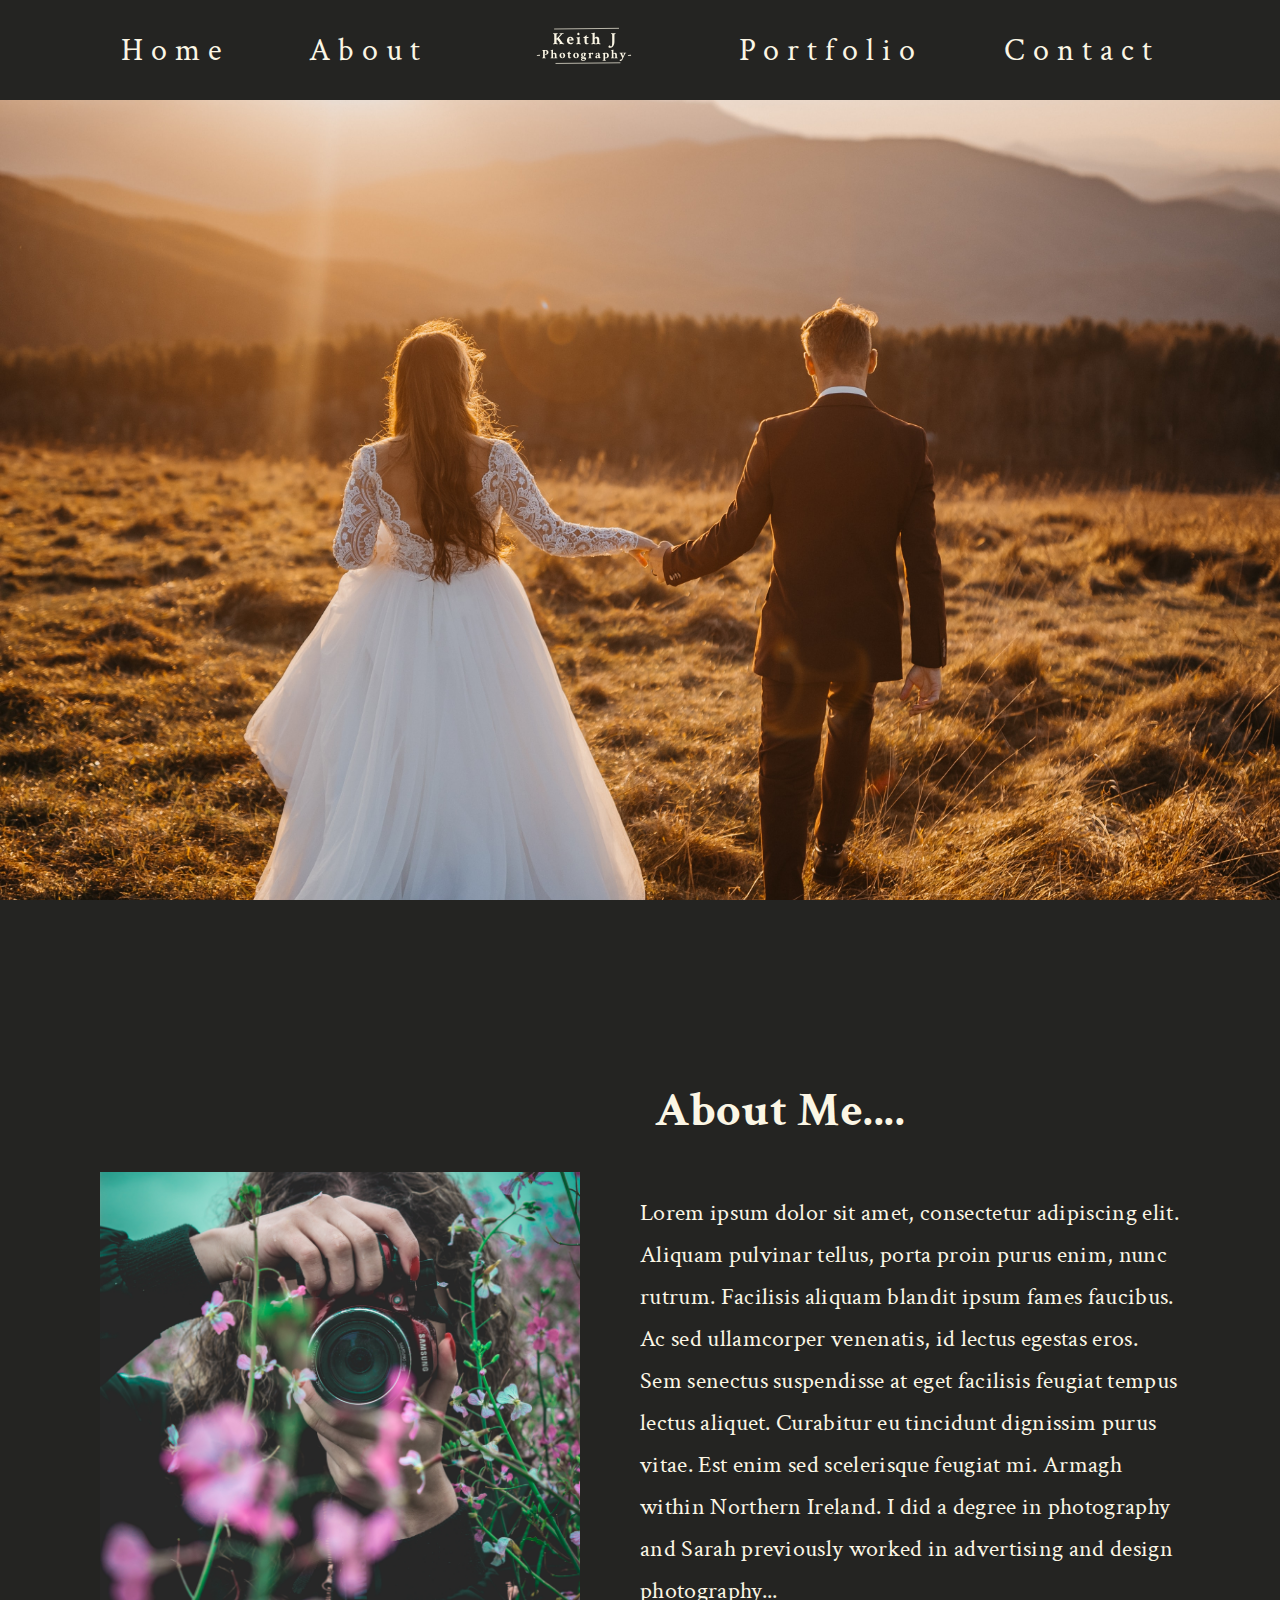
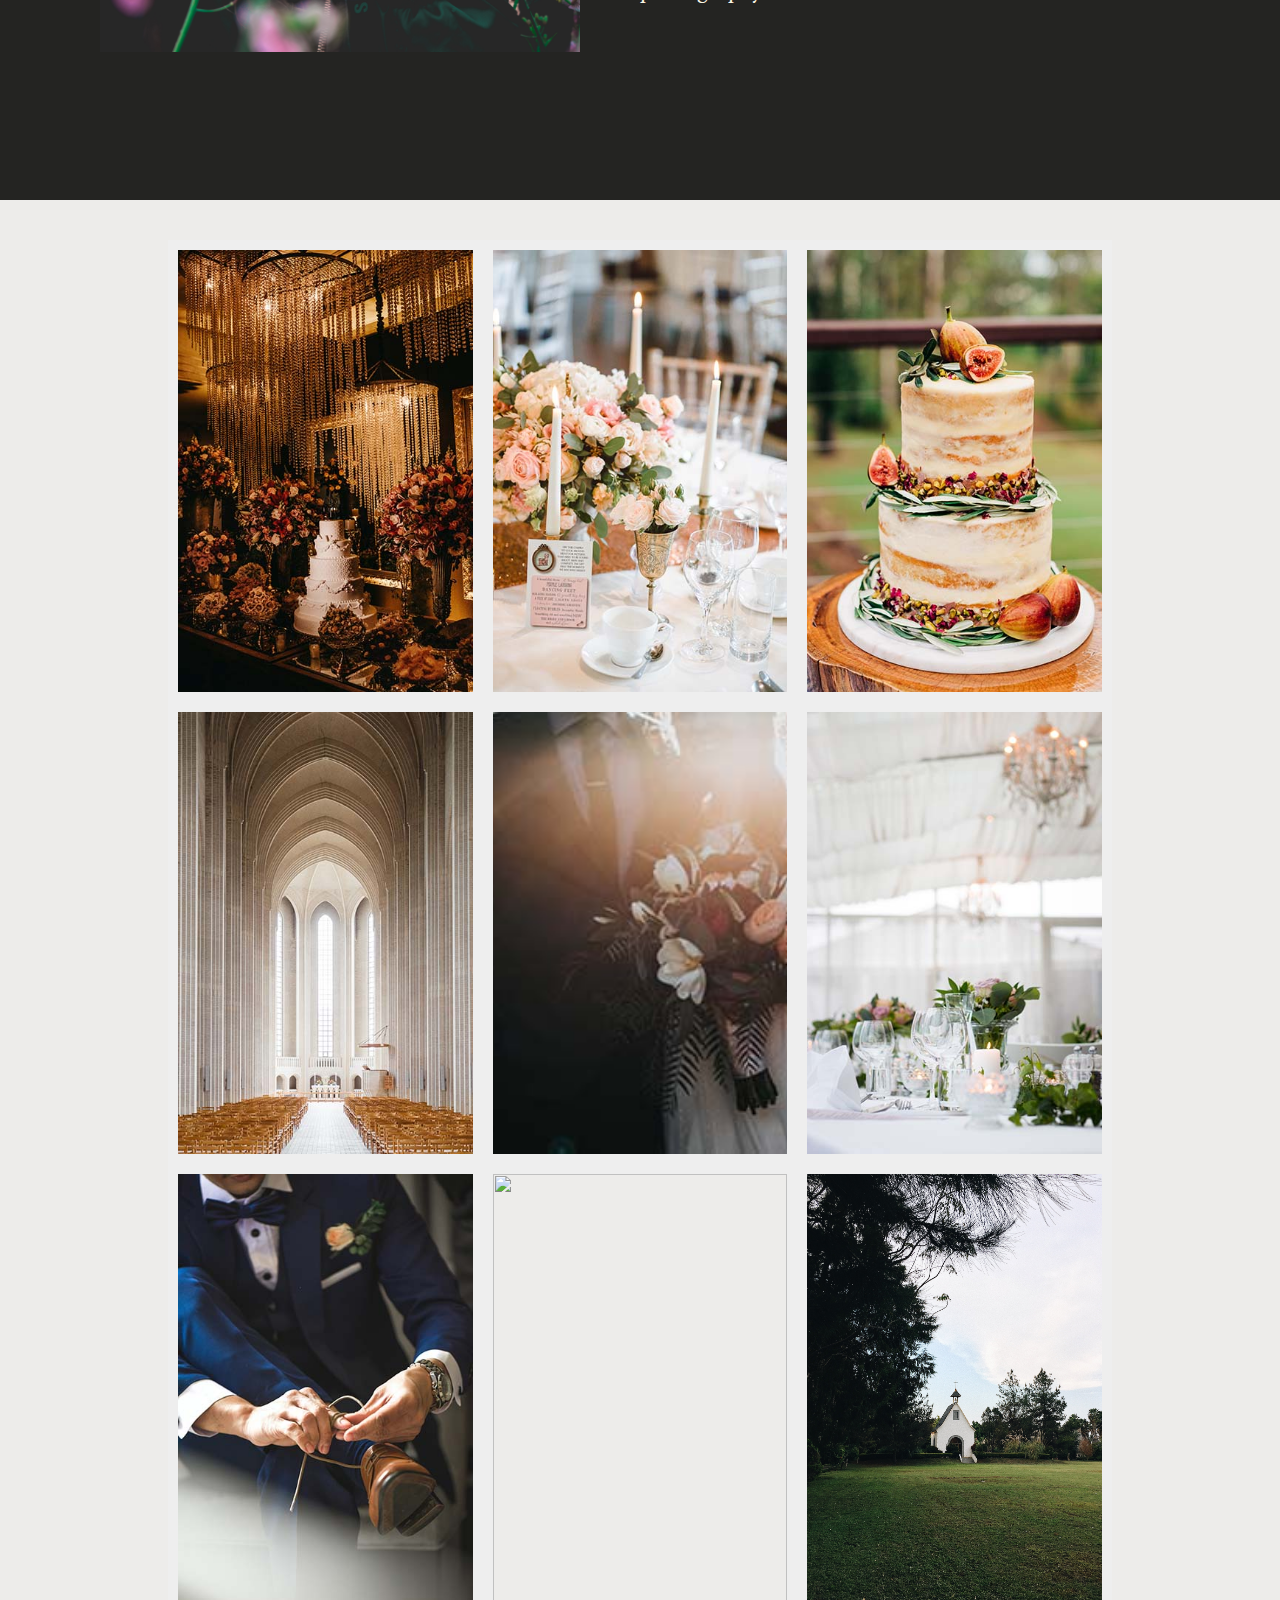
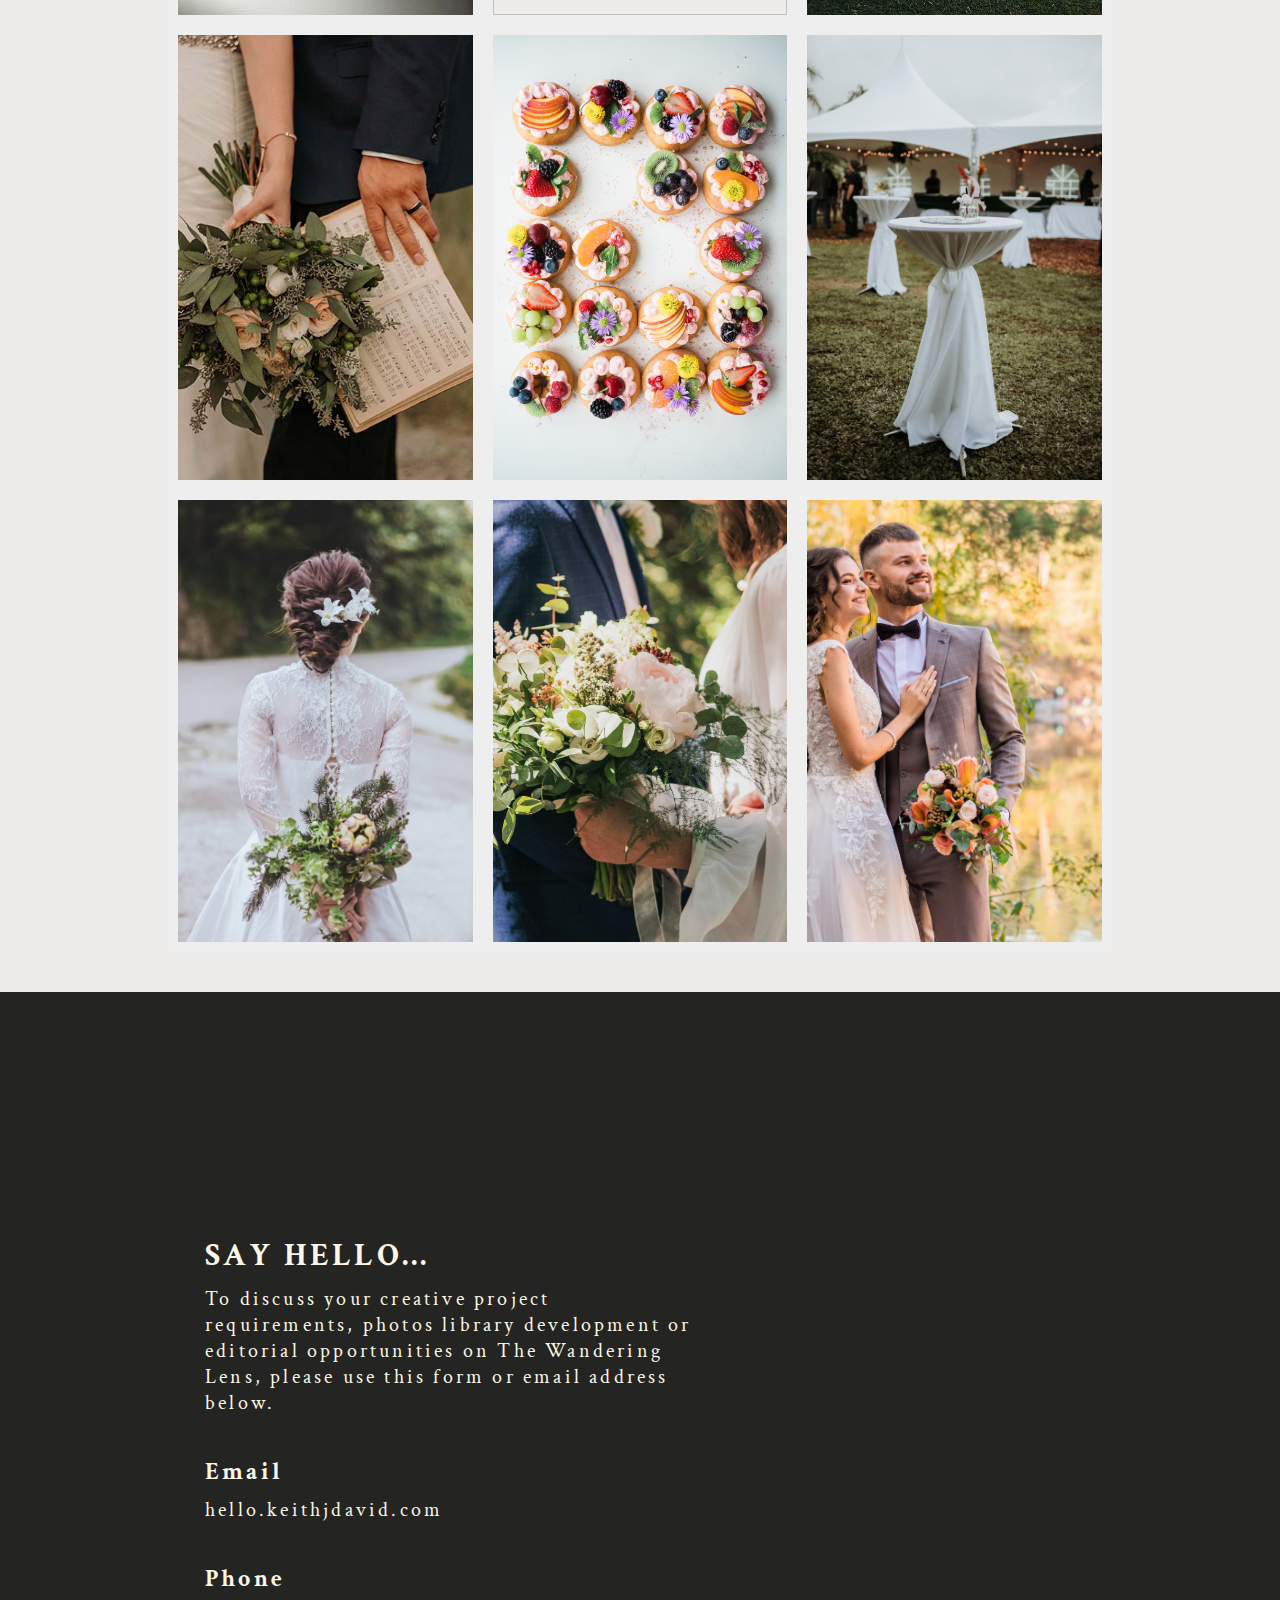
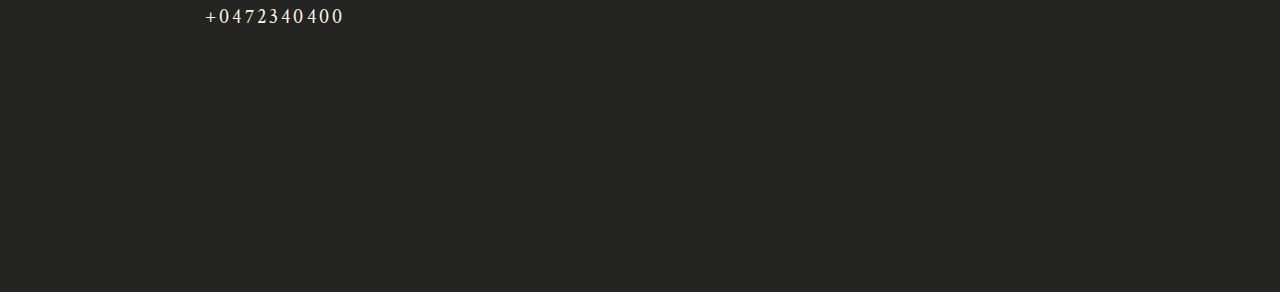
==== index.html @ 0d12cc7d "added file changes" ====
<!DOCTYPE html>
<html lang="en">
<head>
    <meta charset="UTF-8">
    <meta name="viewport" content="width=device-width, initial-scale=1.0">
    <title>Keith J -Photography-</title>
    <!-- Google Fonts -->
    <link rel="preconnect" href="https://fonts.googleapis.com">
    <link rel="preconnect" href="https://fonts.gstatic.com" crossorigin>
    <link href="https://fonts.googleapis.com/css2?family=Crimson+Text:ital,wght@0,400;0,600;1,400&display=swap" rel="stylesheet">
    <!-- CSS links -->
    <link rel="stylesheet" href="css/reset.css">
    <link rel="stylesheet" href="css/style.css">
</head>
<body>
    <div class="container" id="home">
        <ul class="container__list">
            <li class="container__list--item container__list--item--desk">  
                <a href="#home">Home</a>
            </li>
            <li class="container__list--item container__list--item--desk">  
                <a href="#about">About</a>
            </li>
            <!-- For mobile and desktop version -->
            <li class="container__list--item">  
                <a href="#home">    
                    <img src="assets/logo.svg" class ="container__list--item--image" alt="logo">
                </a>
            </li>
            <!-- Hamburger for mobile version -->
            <li class="container__list--item container__list--item--mobile">    
                <img src ="assets/hamburger.svg" class ="container--hamburger" alt ="hamburger-icon">    
            </li>
            <li class="container__list--item container__list--item--desk">  
                <a href="#portfolio">Portfolio</a>
            </li>
            <li class="container__list--item container__list--item--desk">  
                <a href="#contact">Contact</a>
            </li>
        </ul>
    </div>
    <div class="menu">
        <div class="menu__content">
            <!-- <div class="menu__head"> -->
                <!-- <a href="#home">
                    <img src="assets/logo.svg" class="menu__image" alt="logo">
                </a> -->
                <button class="menu__content--button">Close</button>
            <!-- </div> -->
            <div class="menu__content--item">
                <a href="#home">Home</a>
            </div>
            <div class="menu__content--item">
                <a href="#about">About</a>
            </div>
            <div class="menu__content--item">
                <a href="#portfolio">Portfolio</a>
            </div>
            <div class="menu__content--item">
                <a href="#contact">Contact</a>
            </div>
        </div>
    </div>
    <div class="about" id="about">
        <h1 class="about__heading">About Me....</h1>
        <div class="about__flex">
            <img src="assets/photographer.jpg" class="about__image" alt="photographer">
            <p class="about__para">Lorem ipsum dolor sit amet, consectetur adipiscing elit. 
            Aliquam pulvinar tellus, porta proin purus enim, nunc rutrum. 
            Facilisis aliquam blandit ipsum fames faucibus. Ac sed ullamcorper venenatis, 
            id lectus egestas eros. Sem senectus suspendisse at eget facilisis feugiat tempus lectus aliquet. 
            Curabitur eu tincidunt dignissim purus vitae. Est enim sed scelerisque feugiat mi.
            Armagh within Northern Ireland. I did a degree in 
            photography and Sarah previously worked in advertising and design photography...</p>  
        </div>   
    </div>
    <!-- Portfolio -->
    <section id="portfolio" class="portfolio"> 
    </section> 
    <footer class="contact" id="contact">
        <div class="contact__text">
            <h1>SAY HELLO...</h1>
            <p> 
                To discuss your creative project requirements,
                photos library development or editorial opportunities on The Wandering Lens,               
                please use this form or email address below.
            </p>
            <h2>Email</h2>
            <p>hello.keithjdavid.com</p>
            <h2>Phone</h2>
            <p>+0472340400</p>
        </div>
        <div class="contact__form">
            <!-- <form action="">
                <input type="text">
            </form> -->
        </div> 
    </footer>
    <script src="js/app.js"></script>
</body>
</html>
---- css/style.css ----
* {
    overflow-x: hidden; 
}
/* Home */
.container {
    position: relative;
    top: 0;
    left: 0;
    right: 0;
    bottom: 0;
    display: flex;
    width: 100vw;
    height: 100vh;
    background-repeat: none;
    background-position: center;
    background-size: cover;
    font-family: 'Crimson Text', serif;
    font-weight: 600;   
}
.container__list {
    width: 100%;  
    height: 10vh;
    position: fixed;
    background: #242422;
    display: flex;
    flex-direction: row;
    justify-content: space-between;
    align-items: center;
    list-style: none;
    z-index: 800;
    padding: 10px;     
}
.container__list--item--desk {
    visibility: hidden;
    display: none;
}
.container__list--item--image {
    width: 120px;
    /* padding-left: 20px; */
}
@media screen and (min-width: 978px) {
    .container {
        position: relative;
        display: flex;
        width: 100vw;
        height: 100vh;
        background-repeat: no-repeat;
        background-position: center;
        background-size: cover;
        font-family: 'Crimson Text', serif;
        font-weight: 600;
        font-size: 2rem;
    }
    .container__list--item--desk {
        visibility: visible;
        display: block;
    }
    .container__list {
        position: fixed;
        padding: 0 40px; 
        display: flex;
        flex-direction: row;
        justify-content: space-evenly;
        align-items: center;
        width: 100vw;
        height: 100px;
        z-index: 500;
    }
    .container__list--item--image {
        width: 150px;
    }
    .container__list--item--mobile {
        display: none;
    }
    .container__list--item--desk:hover {
        border-bottom: 2px solid #b4786f;
    }
}
/* Menu */
.menu {
    visibility: hidden; 
    position: fixed;
    top: 0;
    bottom: 0;
    right: 0;
    left: 0;
    object-fit: cover;
    width: 100vw;
    height: 100vh;
    z-index: 1000;
    font-weight: 400;
    font-size: 1.5rem;
}  
.menu__content {
    background: #242422;
    position: absolute;
    top: 0;
    bottom: 0;
    right: 0; 
    display: flex;
    flex-direction: column;
    justify-content: flex-start;
    padding: 20px;
    align-items: center;
    max-width: 70vw;
    height: 100vh;
    width: 100%; 
}
.menu__content--button {
   border: none;
   background-color: #242422;
   color: #fbf6e5;
   font-size: 1.25rem;
   font-family: inherit;
   margin-left: 120px;
   border-bottom: 2px solid #b4786f;
}
.menu__content--button:hover {
   
} 
.menu__content--item {
    display: block;
    padding: 40px;
}
.menu__content--item:hover {
    border-bottom: 2px solid #b4786f;
}
/* About */
.about {
    max-width: 100vw;
    font-size: 1.5rem;
    background: #242422;
    color: #fbf6e5;
    padding: 20px;
    display: flex;
    flex-direction: column;
    justify-content: center;
    align-items: center;
}
.about__heading {
    max-width: 80vw;
    letter-spacing: 0.03rem;
    padding-top: 45px;
}
.about__para {
    text-align: left;
    padding: 30px;
}
.about__image {
    width: 400px;
    height: 400px;
    object-fit: cover;
    padding: 10px;     
}
@media screen and (min-width: 978px) {
    .about {
        position: relative;
        font-size: 1.5rem;
        width: 100vw;
        height: 100vh;
    }
    .about__flex {
        display: flex;
        justify-content: center;
        align-items: center;
    }
    .about__image {
        width: 500px;
        height: 500px;
        padding: 10px;
        margin: 20px;
    }
    .about__para {
        width: 600px;
        height: 500px;
        line-height: 1.75;
    }
    .about__heading {
        position: relative;
        left: 150px;
        padding: 60px 30px 0 10px; 
    }
}
/* Portfolio */
 #portfolio {
    background: #edecea;
    padding: 40px;
    width: 100vw;
    height: auto;
    overflow-x: hidden;
   
}   
.portfolio__imagesJS {
    width: 100%;
    display: flex;
    flex-direction: column; 
    justify-content: center;
    align-items: center;
    border: 10px solid #eee;  
    position: relative; 
    
}
.portfolio__imagesJS--img {
    display: block; 
    object-fit: cover;
    width: 100%;
    height: 100%;
}
.portfolio__imagesJs--overlay {
    display: flex;
    flex-direction: column;
    justify-content: center;
    align-items: center;  
    position: absolute;
    top: 0;
    left: 0;
    right: 0;
    bottom: 0;
    background: rgba(0, 0, 0, 0.6);
    color: white;
    opacity: 0;
    transition: opacity 0.75s; 

}
.portfolio__imagesJs--overlay > * {
    transform: translateY(20px);
    transition: transform 0.75s;
}
.portfolio__imagesJs--overlay:hover {
    opacity: 1;
}
.portfolio__imagesJs--overlay:hover > * {
    transform: translateY(0px);
}
.portfolio__imagesJs--overlay h3 {
    font-size: 34px;
}

@media screen and (min-width: 986px) {
    .portfolio {
        display: grid;
        grid-template-columns: repeat(3, 1fr);
        grid-template-rows: auto;
        max-width: 80vw;
        margin-left: auto;
        margin-right: auto;
        
    } 
    .portfolio__imagesJS--img {
        object-fit: cover;
        width: 100%;
        height: 100%;    
    }   
}
/* Contact */
.contact {
    background: #242422;
    color: #fbf6e5;
    max-width: 100vw;
    height: 100vh;
    display: flex;
    justify-content: space-around;
    align-items: center;
    padding: 20px;
}
.contact__text {
    width: 500px;
    letter-spacing: 0.2rem;
}
.contact__text h1, h2 {
    padding: 10px 0 10px 0;
}
.contact__text p {
    padding-bottom: 30px;
    font-size: 1.25rem;
}
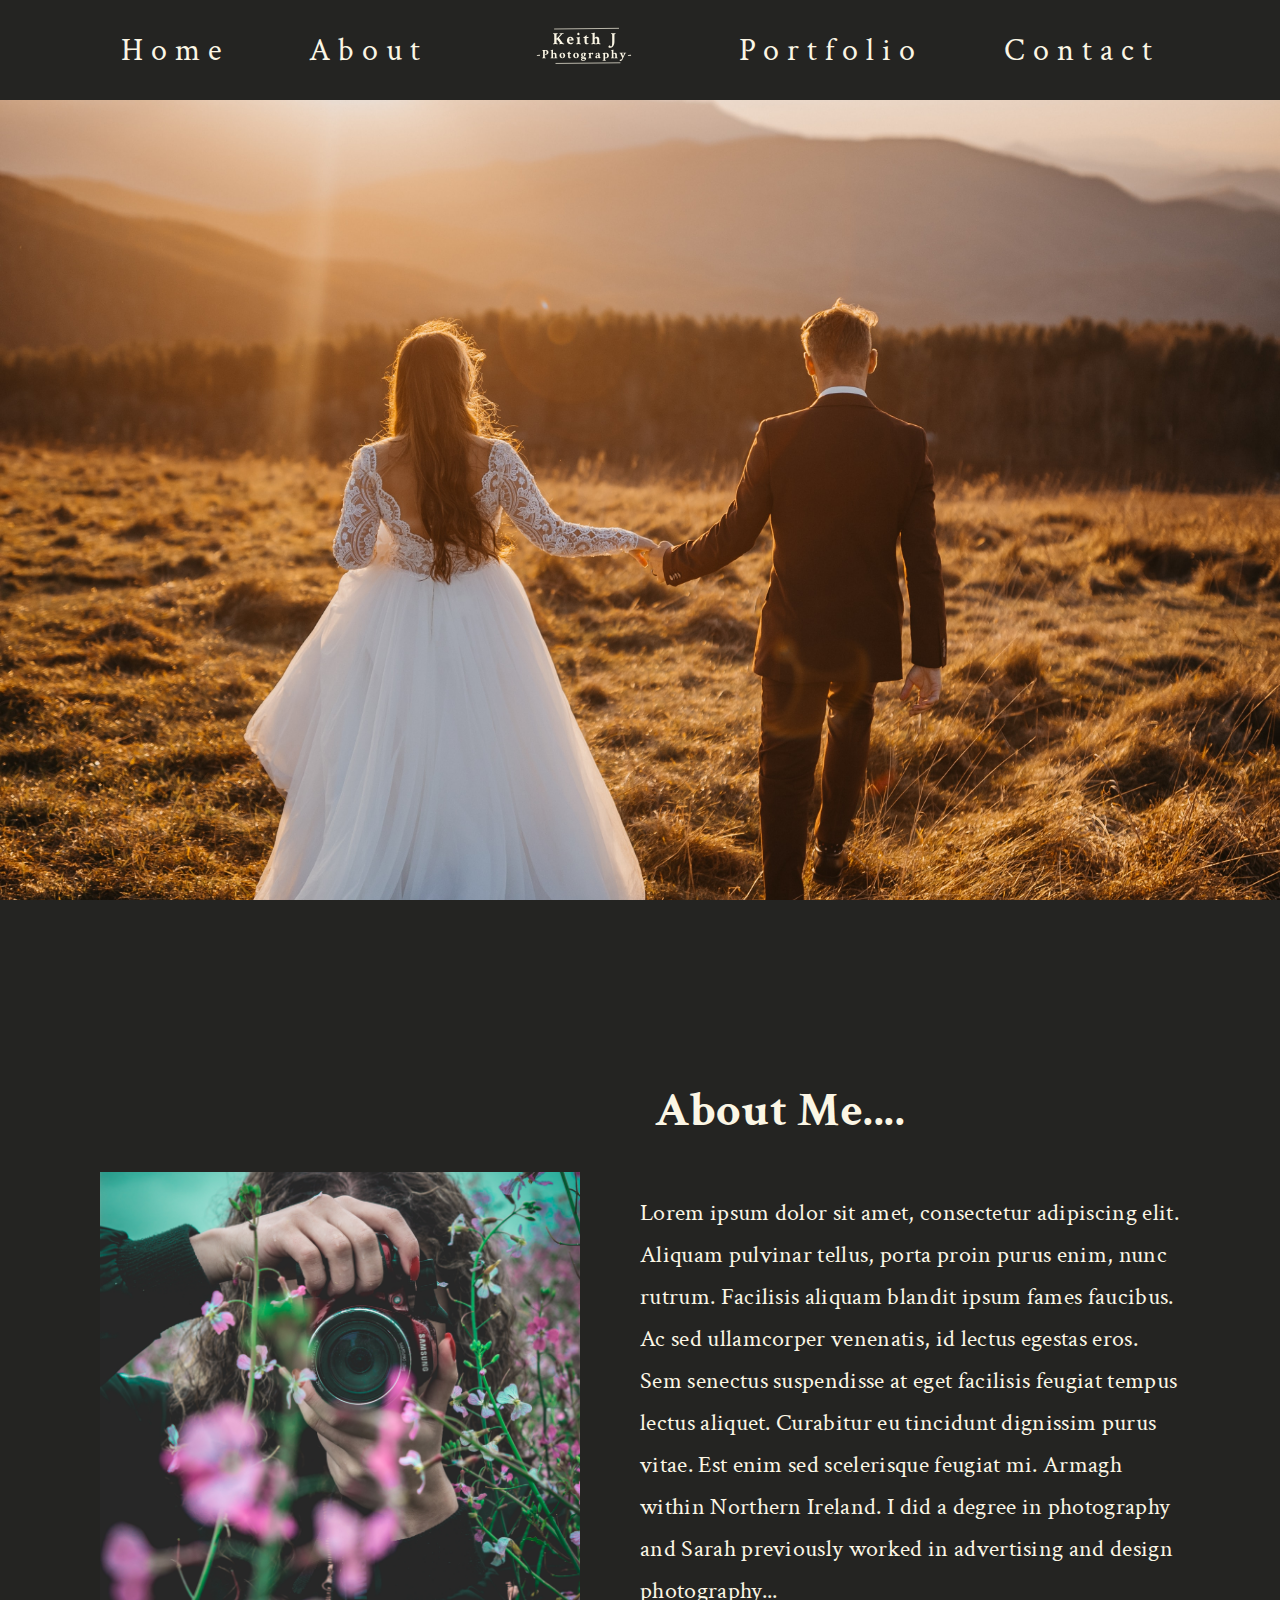
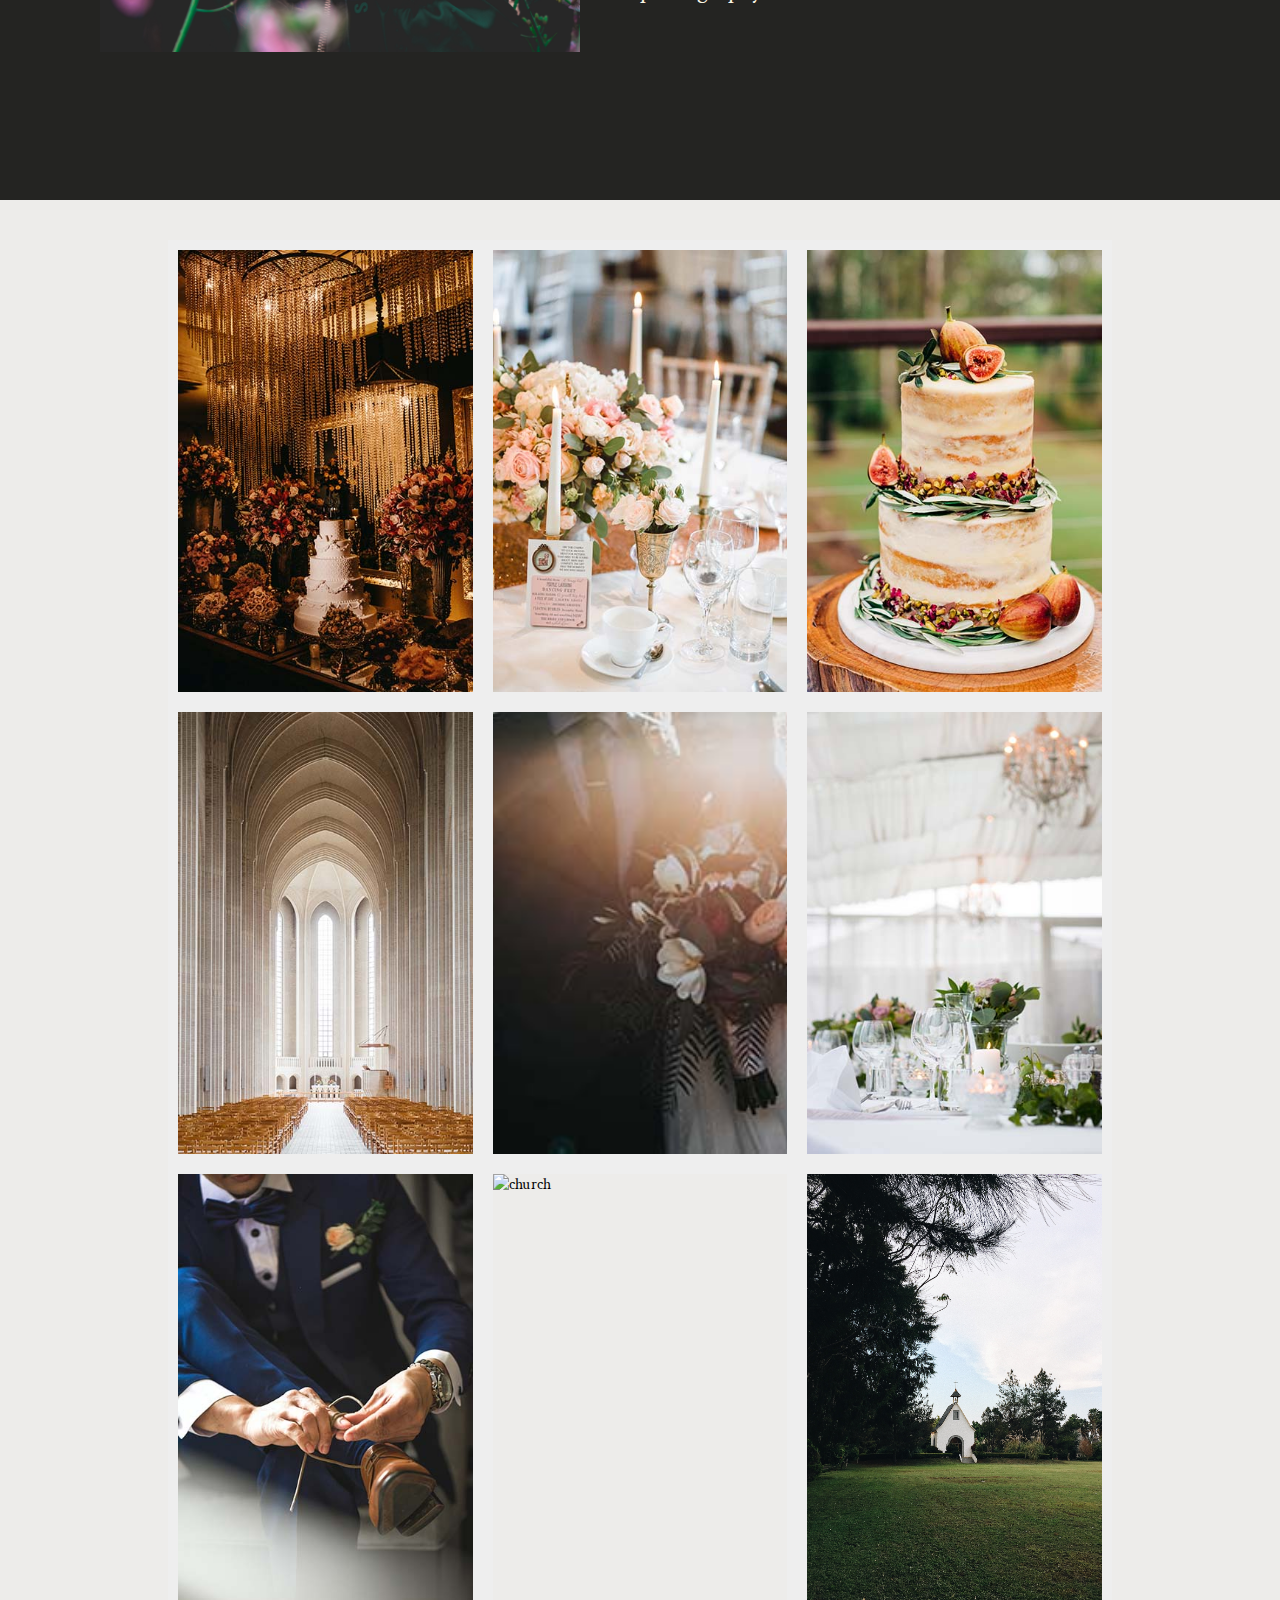
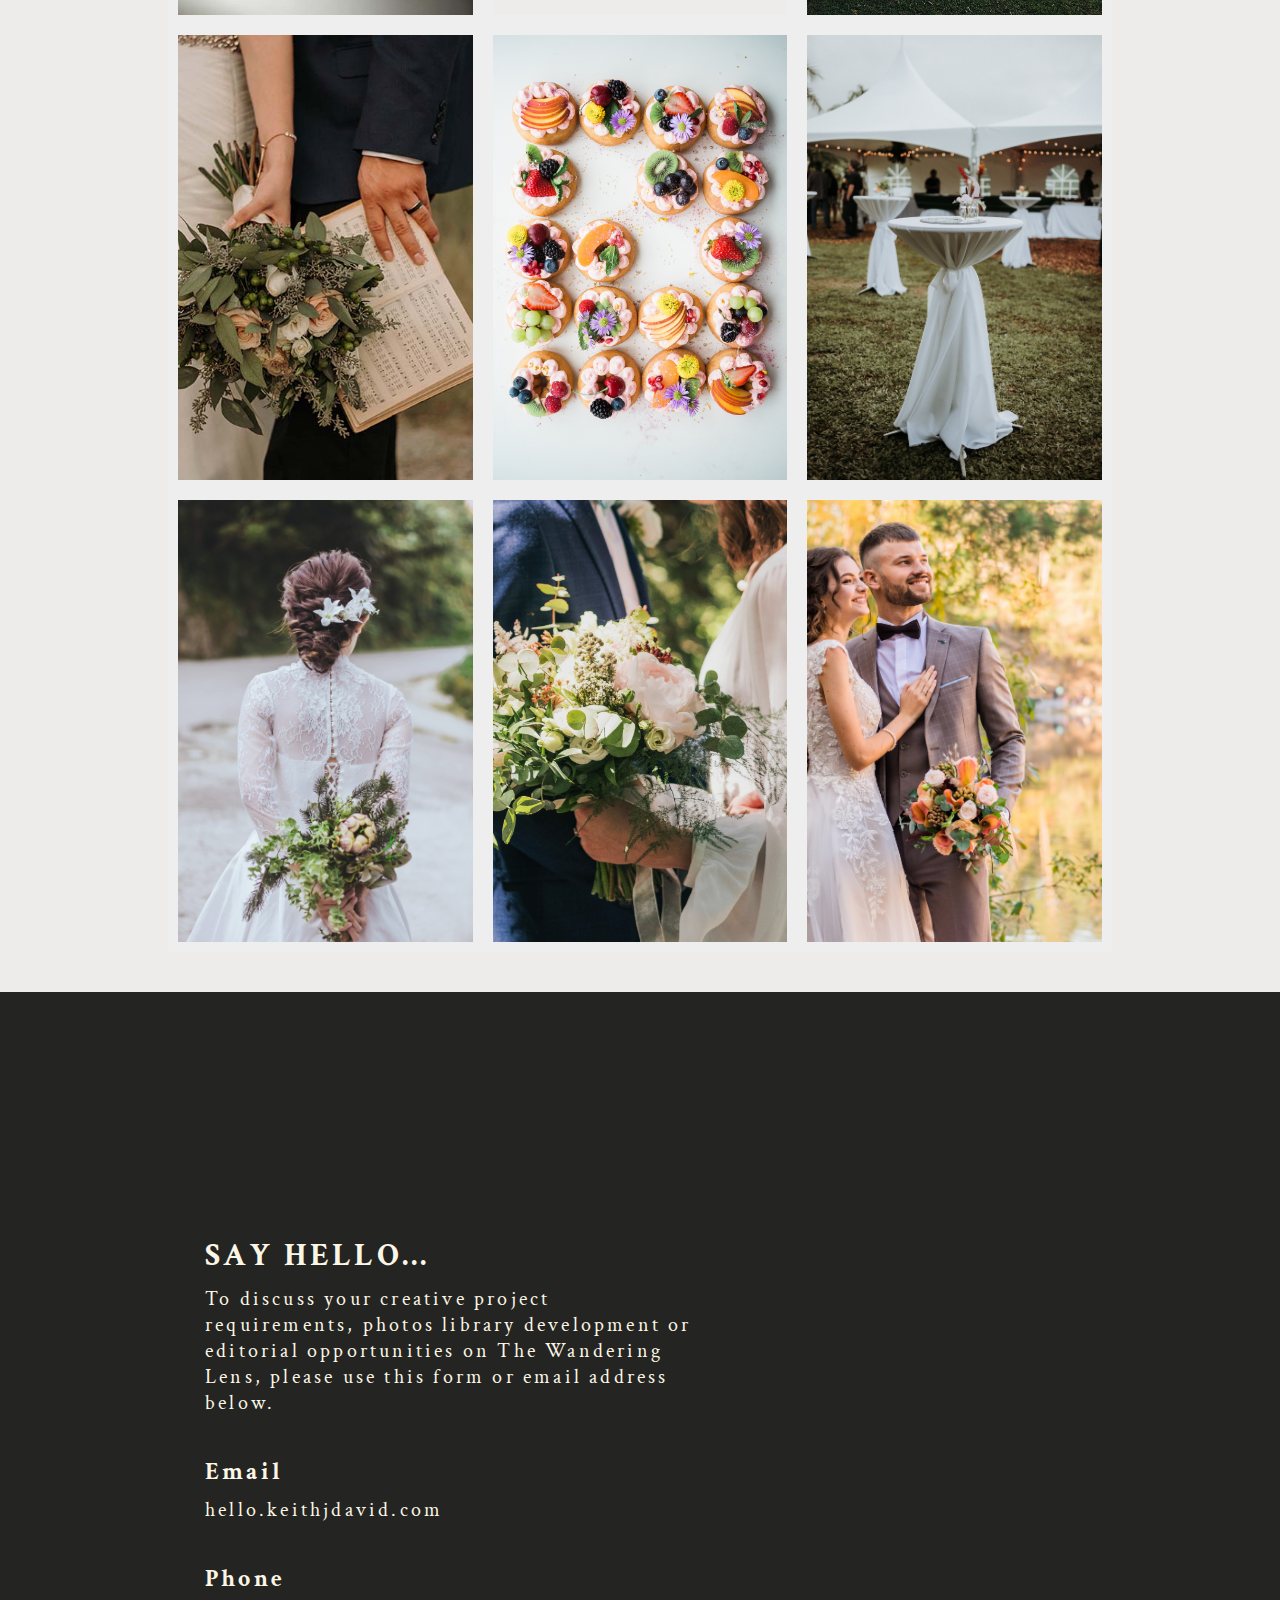
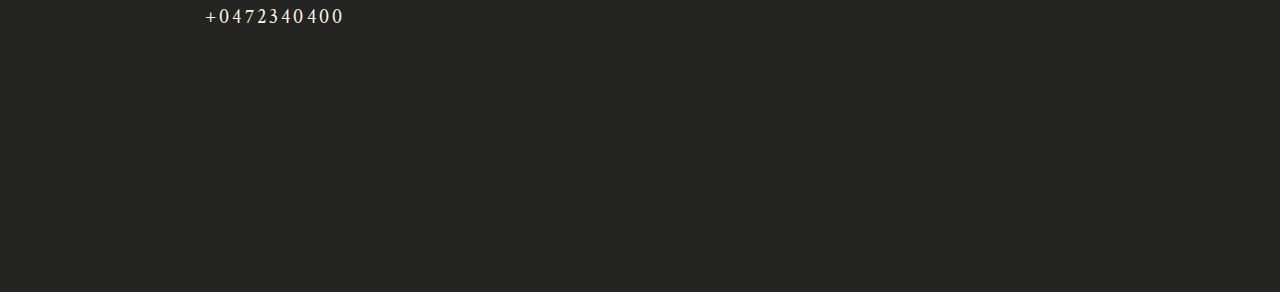
==== commit 82ffbf7a: "Fixed alt for images in js" ====
--- a/index.html
+++ b/index.html
@@ -1,101 +1,126 @@
 <!DOCTYPE html>
 <html lang="en">
-<head>
-    <meta charset="UTF-8">
-    <meta name="viewport" content="width=device-width, initial-scale=1.0">
-    <title>Keith J -Photography-</title>
-    <!-- Google Fonts -->
-    <link rel="preconnect" href="https://fonts.googleapis.com">
-    <link rel="preconnect" href="https://fonts.gstatic.com" crossorigin>
-    <link href="https://fonts.googleapis.com/css2?family=Crimson+Text:ital,wght@0,400;0,600;1,400&display=swap" rel="stylesheet">
-    <!-- CSS links -->
-    <link rel="stylesheet" href="css/reset.css">
-    <link rel="stylesheet" href="css/style.css">
-</head>
-<body>
-    <div class="container" id="home">
-        <ul class="container__list">
-            <li class="container__list--item container__list--item--desk">  
-                <a href="#home">Home</a>
-            </li>
-            <li class="container__list--item container__list--item--desk">  
-                <a href="#about">About</a>
-            </li>
-            <!-- For mobile and desktop version -->
-            <li class="container__list--item">  
-                <a href="#home">    
-                    <img src="assets/logo.svg" class ="container__list--item--image" alt="logo">
-                </a>
-            </li>
-            <!-- Hamburger for mobile version -->
-            <li class="container__list--item container__list--item--mobile">    
-                <img src ="assets/hamburger.svg" class ="container--hamburger" alt ="hamburger-icon">    
-            </li>
-            <li class="container__list--item container__list--item--desk">  
-                <a href="#portfolio">Portfolio</a>
-            </li>
-            <li class="container__list--item container__list--item--desk">  
-                <a href="#contact">Contact</a>
-            </li>
-        </ul>
-    </div>
-    <div class="menu">
-        <div class="menu__content">
-            <!-- <div class="menu__head"> -->
-                <!-- <a href="#home">
-                    <img src="assets/logo.svg" class="menu__image" alt="logo">
-                </a> -->
-                <button class="menu__content--button">Close</button>
-            <!-- </div> -->
-            <div class="menu__content--item">
-                <a href="#home">Home</a>
-            </div>
-            <div class="menu__content--item">
-                <a href="#about">About</a>
-            </div>
-            <div class="menu__content--item">
-                <a href="#portfolio">Portfolio</a>
-            </div>
-            <div class="menu__content--item">
-                <a href="#contact">Contact</a>
+    <head>
+        <meta charset="UTF-8">
+        <meta name="viewport" content="width=device-width, initial-scale=1.0">
+        <title>Keith J -Photography-</title>
+
+        <!-- Google Fonts -->
+        <link rel="preconnect" href="https://fonts.googleapis.com">
+        <link rel="preconnect" href="https://fonts.gstatic.com" crossorigin>
+        <link href="https://fonts.googleapis.com/css2?family=Crimson+Text:ital,wght@0,400;0,600;1,400&display=swap" rel="stylesheet">
+        
+        <!-- CSS links -->
+        <link rel="stylesheet" href="css/reset.css">
+        <link rel="stylesheet" href="css/variables.css">
+        <link rel="stylesheet" href="css/style.css">
+    </head>
+
+    <body>
+        <div id="home" class="home">
+            <ul class="home__list">
+
+                <!-- This modifier (home__list-item--desk) helps to hidden the element in mobile version -->
+                <li class="home__list-item home__list-item--desk">    
+                    <a href="#home">Home</a>
+                </li>
+
+                <li class="home__list-item home__list-item--desk">  
+                    <a href="#about">About</a>
+                </li>
+
+                <!-- For mobile and desktop version -->
+                <li class="home__list-item">  
+                    <a href="#home">    
+                        <img src="assets/logo.svg" class ="home__logo" alt="logo">
+                    </a>
+                </li>
+
+                <!-- Hamburger for mobile version -->
+                <!-- This modifier (home__list-item--mobile) helps to hidden the element in desktop version -->
+                <li class="home__list-item home__list-item--mobile">    
+                    <img src ="assets/hamburger.svg" class ="home__hamburger" alt ="hamburger-icon">    
+                </li>
+
+                <li class="home__list-item home__list-item--desk">  
+                    <a href="#portfolio">Portfolio</a>
+                </li>
+
+                <li class="home__list-item home__list-item--desk">  
+                    <a href="#contact">Contact</a>
+                </li>
+            </ul>
+        </div>
+
+        <!-- For mobile verstion -->
+        <div class="menu">
+            <div class="menu__content">
+                <button class="menu__content-button">Close</button>
+
+                <div class="menu__content-item">
+                    <a href="#home">Home</a>
+                </div>
+
+                <div class="menu__content-item">
+                    <a href="#about">About</a>
+                </div>
+
+                <div class="menu__content-item">
+                    <a href="#portfolio">Portfolio</a>
+                </div>
+
+                <div class="menu__content-item">
+                    <a href="#contact">Contact</a>
+                </div>
             </div>
         </div>
-    </div>
-    <div class="about" id="about">
-        <h1 class="about__heading">About Me....</h1>
-        <div class="about__flex">
-            <img src="assets/photographer.jpg" class="about__image" alt="photographer">
-            <p class="about__para">Lorem ipsum dolor sit amet, consectetur adipiscing elit. 
-            Aliquam pulvinar tellus, porta proin purus enim, nunc rutrum. 
-            Facilisis aliquam blandit ipsum fames faucibus. Ac sed ullamcorper venenatis, 
-            id lectus egestas eros. Sem senectus suspendisse at eget facilisis feugiat tempus lectus aliquet. 
-            Curabitur eu tincidunt dignissim purus vitae. Est enim sed scelerisque feugiat mi.
-            Armagh within Northern Ireland. I did a degree in 
-            photography and Sarah previously worked in advertising and design photography...</p>  
-        </div>   
-    </div>
-    <!-- Portfolio -->
-    <section id="portfolio" class="portfolio"> 
-    </section> 
-    <footer class="contact" id="contact">
-        <div class="contact__text">
-            <h1>SAY HELLO...</h1>
-            <p> 
-                To discuss your creative project requirements,
-                photos library development or editorial opportunities on The Wandering Lens,               
-                please use this form or email address below.
-            </p>
-            <h2>Email</h2>
-            <p>hello.keithjdavid.com</p>
-            <h2>Phone</h2>
-            <p>+0472340400</p>
+
+        <div id="about" class="about">
+            <h1 class="about__heading">About Me....</h1>
+
+            <div class="about__flex">
+                <img src="assets/photographer.jpg" class="about__image" alt="photographer">
+
+                <p class="about__para">Lorem ipsum dolor sit amet, consectetur adipiscing elit. 
+                Aliquam pulvinar tellus, porta proin purus enim, nunc rutrum. 
+                Facilisis aliquam blandit ipsum fames faucibus. Ac sed ullamcorper venenatis, 
+                id lectus egestas eros. Sem senectus suspendisse at eget facilisis feugiat tempus lectus aliquet. 
+                Curabitur eu tincidunt dignissim purus vitae. Est enim sed scelerisque feugiat mi.
+                Armagh within Northern Ireland. I did a degree in 
+                photography and Sarah previously worked in advertising and design photography...</p>  
+            </div>   
         </div>
-        <div class="contact__form">
-            <!-- <form action="">
-                <input type="text">
-            </form> -->
-        </div> 
-    </footer>
-    <script src="js/app.js"></script>
-</body>
+
+        <!-- Portfolio -->
+        <section id="portfolio" class="portfolio"> 
+        </section> 
+
+        <footer class="contact" id="contact">
+            <div class="contact__text">
+                <h1>SAY HELLO...</h1>
+
+                <p> 
+                    To discuss your creative project requirements,
+                    photos library development or editorial opportunities on The Wandering Lens,               
+                    please use this form or email address below.
+                </p>
+
+                <h2>Email</h2>
+
+                <p>hello.keithjdavid.com</p>
+
+                <h2>Phone</h2>
+
+                <p>+0472340400</p>
+            </div>
+
+            <div class="contact__form">
+                <!-- <form action="">
+                    <input type="text">
+                </form> -->
+            </div> 
+        </footer>
+
+        <script src="js/app.js"></script>
+    </body>
 </html>--- a/css/variables.css
+++ b/css/variables.css
@@ -0,0 +1,6 @@
+:root {
+    --background: #242422; 
+    --light-color: #fbf6e5;
+    --orange: #b4786f;
+    --main-font: 'Crimson Text', serif;
+}--- a/css/style.css
+++ b/css/style.css
@@ -1,8 +1,5 @@
-* {
-    overflow-x: hidden; 
-}
 /* Home */
-.container {
+.home {
     position: relative;
     top: 0;
     left: 0;
@@ -14,14 +11,15 @@
     background-repeat: none;
     background-position: center;
     background-size: cover;
-    font-family: 'Crimson Text', serif;
+    font-family: var(--main-font);
     font-weight: 600;   
 }
-.container__list {
+
+.home__list {
     width: 100%;  
     height: 10vh;
     position: fixed;
-    background: #242422;
+    background: var(--background);
     display: flex;
     flex-direction: row;
     justify-content: space-between;
@@ -30,16 +28,19 @@
     z-index: 800;
     padding: 10px;     
 }
-.container__list--item--desk {
+
+.home__list-item--desk {
     visibility: hidden;
     display: none;
 }
-.container__list--item--image {
+
+.home__logo {
     width: 120px;
-    /* padding-left: 20px; */
-}
-@media screen and (min-width: 978px) {
-    .container {
+}
+
+/* Medium devices (landscape tablets, 768px and up) */
+@media screen and (min-width: 768px) {
+    .home {
         position: relative;
         display: flex;
         width: 100vw;
@@ -47,17 +48,14 @@
         background-repeat: no-repeat;
         background-position: center;
         background-size: cover;
-        font-family: 'Crimson Text', serif;
+        font-family: var(--main-font);
         font-weight: 600;
         font-size: 2rem;
     }
-    .container__list--item--desk {
-        visibility: visible;
-        display: block;
-    }
-    .container__list {
+
+    .home__list {
         position: fixed;
-        padding: 0 40px; 
+        padding: 0 40px;
         display: flex;
         flex-direction: row;
         justify-content: space-evenly;
@@ -66,17 +64,26 @@
         height: 100px;
         z-index: 500;
     }
-    .container__list--item--image {
+
+    .home__list-item--desk {
+        visibility: visible;
+        display: block;
+    }
+
+    .home__logo {
         width: 150px;
     }
-    .container__list--item--mobile {
+
+    .home__list-item--mobile {
         display: none;
     }
-    .container__list--item--desk:hover {
-        border-bottom: 2px solid #b4786f;
-    }
-}
-/* Menu */
+
+    .home__list-item--desk:hover {
+        border-bottom: 2px solid var(--orange);
+    }
+}
+
+/* Menu (It shows only in mobile version)  */
 .menu {
     visibility: hidden; 
     position: fixed;
@@ -90,9 +97,10 @@
     z-index: 1000;
     font-weight: 400;
     font-size: 1.5rem;
-}  
+}
+
 .menu__content {
-    background: #242422;
+    background: var(--background);
     position: absolute;
     top: 0;
     bottom: 0;
@@ -106,81 +114,92 @@
     height: 100vh;
     width: 100%; 
 }
-.menu__content--button {
+
+.menu__content-button {
    border: none;
-   background-color: #242422;
-   color: #fbf6e5;
+   background-color: var(--background);
+   color: var(--light-color);
    font-size: 1.25rem;
    font-family: inherit;
    margin-left: 120px;
-   border-bottom: 2px solid #b4786f;
-}
-.menu__content--button:hover {
-   
-} 
-.menu__content--item {
+   border-bottom: 2px solid var(--orange);
+}
+
+.menu__content-item {
     display: block;
     padding: 40px;
 }
-.menu__content--item:hover {
-    border-bottom: 2px solid #b4786f;
-}
+
+.menu__content-item:hover {
+    border-bottom: 2px solid var(--orange);
+}
+
 /* About */
 .about {
     max-width: 100vw;
     font-size: 1.5rem;
-    background: #242422;
-    color: #fbf6e5;
+    background: var(--background);
+    color: var(--light-color);
     padding: 20px;
     display: flex;
     flex-direction: column;
     justify-content: center;
     align-items: center;
 }
+
 .about__heading {
     max-width: 80vw;
     letter-spacing: 0.03rem;
     padding-top: 45px;
 }
+
 .about__para {
     text-align: left;
     padding: 30px;
 }
+
 .about__image {
     width: 400px;
     height: 400px;
     object-fit: cover;
     padding: 10px;     
 }
-@media screen and (min-width: 978px) {
+
+/* Medium devices (landscape tablets, 768px and up) */
+@media screen and (min-width: 768px) {
     .about {
         position: relative;
         font-size: 1.5rem;
         width: 100vw;
         height: 100vh;
     }
+
     .about__flex {
         display: flex;
         justify-content: center;
         align-items: center;
     }
+
     .about__image {
         width: 500px;
         height: 500px;
         padding: 10px;
         margin: 20px;
     }
+
     .about__para {
         width: 600px;
         height: 500px;
         line-height: 1.75;
     }
+
     .about__heading {
         position: relative;
         left: 150px;
         padding: 60px 30px 0 10px; 
     }
 }
+
 /* Portfolio */
  #portfolio {
     background: #edecea;
@@ -189,7 +208,8 @@
     height: auto;
     overflow-x: hidden;
    
-}   
+}  
+
 .portfolio__imagesJS {
     width: 100%;
     display: flex;
@@ -200,13 +220,15 @@
     position: relative; 
     
 }
-.portfolio__imagesJS--img {
+
+.portfolio__imagesJS-img {
     display: block; 
     object-fit: cover;
     width: 100%;
     height: 100%;
 }
-.portfolio__imagesJs--overlay {
+
+.portfolio__imagesJs-overlay {
     display: flex;
     flex-direction: column;
     justify-content: center;
@@ -220,23 +242,27 @@
     color: white;
     opacity: 0;
     transition: opacity 0.75s; 
-
-}
-.portfolio__imagesJs--overlay > * {
+}
+
+.portfolio__imagesJs-overlay > * {
     transform: translateY(20px);
     transition: transform 0.75s;
 }
-.portfolio__imagesJs--overlay:hover {
+
+.portfolio__imagesJs-overlay:hover {
     opacity: 1;
 }
-.portfolio__imagesJs--overlay:hover > * {
+
+.portfolio__imagesJs-overlay:hover > * {
     transform: translateY(0px);
 }
-.portfolio__imagesJs--overlay h3 {
+
+.portfolio__imagesJs-overlay h3 {
     font-size: 34px;
 }
 
-@media screen and (min-width: 986px) {
+/* Medium devices (landscape tablets, 768px and up) */
+@media screen and (min-width: 768px) {
     .portfolio {
         display: grid;
         grid-template-columns: repeat(3, 1fr);
@@ -246,16 +272,18 @@
         margin-right: auto;
         
     } 
-    .portfolio__imagesJS--img {
+
+    .portfolio__imagesJS-img {
         object-fit: cover;
         width: 100%;
         height: 100%;    
     }   
 }
+
 /* Contact */
 .contact {
-    background: #242422;
-    color: #fbf6e5;
+    background: var(--background);
+    color: var(--light-color);
     max-width: 100vw;
     height: 100vh;
     display: flex;
@@ -263,13 +291,16 @@
     align-items: center;
     padding: 20px;
 }
+
 .contact__text {
     width: 500px;
     letter-spacing: 0.2rem;
 }
+
 .contact__text h1, h2 {
     padding: 10px 0 10px 0;
 }
+
 .contact__text p {
     padding-bottom: 30px;
     font-size: 1.25rem;
